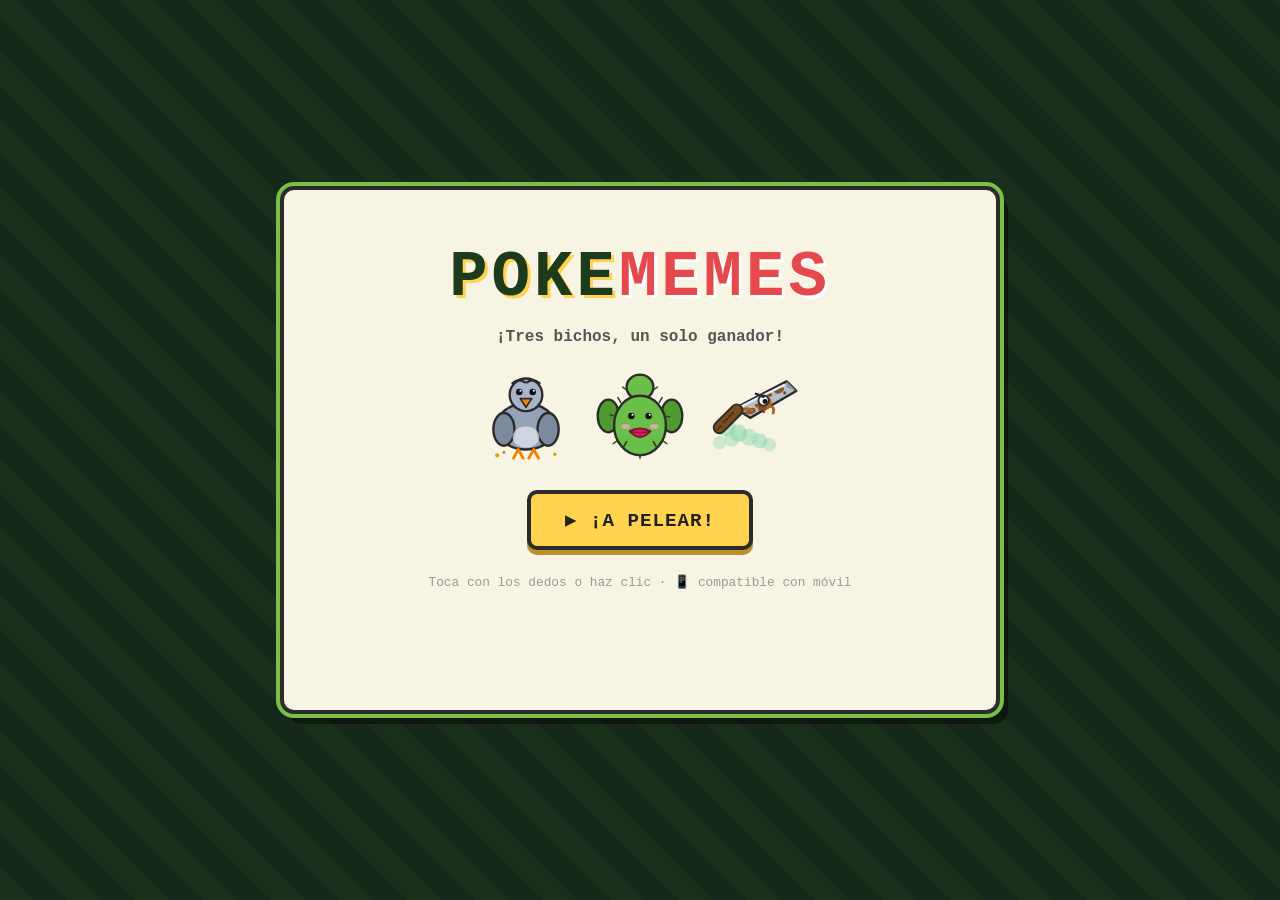
==== index.html @ e1143525 "Controles táctiles: vibración háptica, botones grandes en móvil y feedback al tocar" ====
<!DOCTYPE html>
<html lang="es">
<head>
  <meta charset="UTF-8">
  <meta name="viewport" content="width=device-width, initial-scale=1.0, maximum-scale=1.0, user-scalable=no">
  <title>Pokememes — ¡A pelear!</title>
  <link rel="stylesheet" href="styles.css">
  <link rel="icon" href="data:image/svg+xml,<svg xmlns='http://www.w3.org/2000/svg' viewBox='0 0 100 100'><text y='.9em' font-size='90'>⚔️</text></svg>">
</head>
<body>
  <div id="juego">

    <section id="pantalla-titulo" class="pantalla activa">
      <h1 class="logo">POKE<span>MEMES</span></h1>
      <p class="subtitulo">¡Tres bichos, un solo ganador!</p>
      <div class="fila-sprites">
        <div class="sprite-mini" data-sprite="pigeon"></div>
        <div class="sprite-mini" data-sprite="nopal"></div>
        <div class="sprite-mini" data-sprite="machete"></div>
      </div>
      <button id="btn-jugar" class="btn-grande">▶ ¡A PELEAR!</button>
      <p class="nota">Toca con los dedos o haz clic · 📱 compatible con móvil</p>
    </section>

    <section id="pantalla-elegir" class="pantalla">
      <h2>¡Elige tu monstruo!</h2>
      <div id="tarjetas" class="tarjetas"></div>
    </section>

    <section id="pantalla-batalla" class="pantalla">
      <div class="arena">
        <div class="lado rival">
          <div class="estado estado-rival">
            <div class="nombre-linea">
              <strong id="rival-nombre"></strong>
              <span id="rival-nivel" class="nivel">Nv. 5</span>
            </div>
            <div class="barra-hp"><div id="rival-hp" class="relleno-hp"></div></div>
            <div class="estado-extra"><span id="rival-estados"></span></div>
          </div>
          <div class="platforma"><div id="rival-sprite" class="sprite-batalla rival-sprite"></div></div>
          <div class="sombra sombra-rival"></div>
        </div>
        <div class="lado jugador">
          <div class="estado estado-jugador">
            <div class="nombre-linea">
              <strong id="jugador-nombre"></strong>
              <span id="jugador-nivel" class="nivel">Nv. 5</span>
            </div>
            <div class="barra-hp"><div id="jugador-hp" class="relleno-hp"></div></div>
            <div class="hp-numeros" id="jugador-hp-num"></div>
            <div class="estado-extra"><span id="jugador-estados"></span></div>
          </div>
          <div class="platforma"><div id="jugador-sprite" class="sprite-batalla jugador-sprite"></div></div>
          <div class="sombra sombra-jugador"></div>
        </div>
      </div>

      <div class="caja-inferior">
        <div class="caja-x2">
          <div id="log" class="log"><p>¡Empieza la batalla!</p></div>
        </div>
        <div id="menu-ataques" class="menu-ataques"></div>
      </div>
    </section>

    <section id="pantalla-final" class="pantalla">
      <h2 id="titulo-final"></h2>
      <div class="sprite-mini grande" id="sprite-final"></div>
      <p id="frase-final" class="frase-final"></p>
      <div class="botones-final">
        <button id="btn-revancha" class="btn-grande">🔁 Revancha</button>
        <button id="btn-cambiar" class="btn-grande secundario">Cambiar monstruo</button>
      </div>
    </section>

  </div>
  <script src="game.js"></script>
</body>
</html>
---- styles.css ----
:root {
  --verde-oscuro: #1c3a1c;
  --verde: #2d5a27;
  --verde-claro: #7bc043;
  --crema: #f8f4e3;
  --gris-batalla: #dfe6d5;
  --amarillo: #ffd34e;
  --rojo: #e5484d;
  --morado: #8b5cf6;
  --azul-agua: #4a90d9;
  --borde: 4px solid #2b2b2b;
  font-size: 16px;
}

* { box-sizing: border-box; margin: 0; padding: 0; }

body, button {
  touch-action: manipulation;
  -webkit-tap-highlight-color: transparent;
}

.tocado { transform: scale(.95); filter: brightness(.85); }
.btn-ataque.tocado { transform: scale(.92); }

body {
  font-family: "Courier New", ui-monospace, monospace;
  background: repeating-linear-gradient(45deg, #1a2f1a, #1a2f1a 24px, #16281a 24px, #16281a 48px);
  min-height: 100vh;
  display: flex;
  align-items: center;
  justify-content: center;
  color: #222;
  padding: 12px;
}

#juego {
  width: min(720px, 100%);
  background: var(--crema);
  border: var(--borde);
  border-radius: 14px;
  box-shadow: 0 0 0 4px var(--verde-claro), 8px 10px 0 rgba(0,0,0,.45);
  overflow: hidden;
}

.pantalla { display: none; padding: 28px 22px; min-height: 520px; }
.pantalla.activa { display: block; animation: aparecer .35s ease; }

@keyframes aparecer { from { opacity: 0; transform: translateY(10px); } to { opacity: 1; } }

h1.logo {
  text-align: center;
  font-size: clamp(2.6rem, 9vw, 4rem);
  letter-spacing: 4px;
  color: var(--verde-oscuro);
  text-shadow: 3px 3px 0 var(--amarillo);
  margin-top: 24px;
}
h1.logo span { color: var(--rojo); text-shadow: 3px 3px 0 #fff; }

.subtitulo { text-align: center; margin: 14px 0 20px; color: #555; font-weight: bold; }

.fila-sprites { display: flex; justify-content: center; gap: 18px; margin-bottom: 28px; }
.sprite-mini { width: 96px; height: 96px; }
.sprite-mini svg { width: 100%; height: 100%; }
.sprite-mini.grande { width: 150px; height: 150px; margin: 0 auto; animation: flotar 2s ease-in-out infinite; }

.nota { text-align: center; color: #999; font-size: .8rem; margin-top: 24px; }

.btn-grande {
  display: block;
  margin: 0 auto;
  font-family: inherit;
  font-size: 1.2rem;
  font-weight: bold;
  padding: 14px 34px;
  border: var(--borde);
  border-radius: 10px;
  background: var(--amarillo);
  color: #222;
  cursor: pointer;
  box-shadow: 0 5px 0 #b8912a;
  transition: transform .08s, box-shadow .08s;
  letter-spacing: 1px;
}
.btn-grande:hover { transform: translateY(2px); box-shadow: 0 3px 0 #b8912a; }
.btn-grande:active { transform: translateY(5px); box-shadow: none; filter: brightness(.9); }
.btn-grande.secundario { background: var(--crema); box-shadow: 0 5px 0 #b9b39a; }
.btn-grande.secundario:hover { box-shadow: 0 3px 0 #b9b39a; }

#pantalla-elegir h2, #pantalla-final h2 { text-align: center; color: var(--verde-oscuro); margin-bottom: 18px; }

.tarjetas { display: flex; gap: 14px; justify-content: center; flex-wrap: wrap; }

.tarjeta {
  width: 200px;
  background: #fff;
  border: var(--borde);
  border-radius: 12px;
  padding: 14px 12px 0;
  cursor: pointer;
  text-align: center;
  transition: transform .12s, box-shadow .12s;
  box-shadow: 0 4px 0 rgba(0,0,0,.18);
}
.tarjeta:hover { transform: translateY(-6px) rotate(-1deg); box-shadow: 0 10px 0 rgba(0,0,0,.18); }
.tarjeta:active { transform: translateY(2px) scale(.97); filter: brightness(.9); }
.tarjeta .sprite-mini { margin: 0 auto; animation: flotar 2.4s ease-in-out infinite; }
.tarjeta .sprite-mini:nth-child(2) { animation-delay: .4s; }

.nombre-m { font-size: 1.05rem; font-weight: bold; color: var(--verde-oscuro); margin-top: 6px; }
.tipo-m {
  display: inline-block;
  font-size: .7rem;
  font-weight: bold;
  color: #fff;
  padding: 2px 10px;
  border-radius: 20px;
  margin: 6px 0 4px;
  border: 2px solid #222;
}
.tipo-volador { background: var(--azul-agua); }
.tipo-planta { background: var(--verde-claro); color: #1c3a1c; }
.tipo-metal { background: #9aa2ad; color: #222; }
.descripcion-m { font-size: .74rem; color: #666; line-height: 1.35; min-height: 52px; padding-bottom: 4px; }
.stats-m { border-top: 2px dashed #ccc; padding: 8px 0; text-align: left; }
.stats-m p { font-size: .7rem; margin: 3px 0; display: flex; justify-content: space-between; color: #444; }
.stats-m p strong { width: 34px; }
.mini-barra { flex: 1; height: 8px; background: #e6e2d2; border: 1px solid #999; border-radius: 6px; margin-left: 8px; overflow: hidden; }
.mini-barra i { display: block; height: 100%; background: var(--verde-claro); }
.eliminar-txt { font-size: .7rem; color: #999; padding: 6px 0 10px; display: none; }

.arena {
  position: relative;
  background: linear-gradient(180deg, var(--gris-batalla) 0 62%, #cdd8ba 62% 100%);
  border: var(--borde);
  border-radius: 12px;
  height: 320px;
  margin-bottom: 14px;
  overflow: hidden;
}

.lado.rival { position: absolute; top: 18px; left: 24px; width: 230px; }
.lado.jugador { position: absolute; bottom: 10px; right: 20px; width: 260px; }

.estado {
  background: #fff;
  border: 3px solid #2b2b2b;
  border-radius: 10px;
  padding: 8px 10px;
  position: relative;
  z-index: 5;
  box-shadow: 0 3px 0 rgba(0,0,0,.2);
}
.platforma { display: flex; align-items: flex-end; justify-content: flex-end; height: 178px; }
.lado.rival .platforma { justify-content: flex-end; padding-right: 10px; }
.lado.jugador .platforma { justify-content: flex-start; padding-left: 6px; }
.sombra { width: 96px; height: 14px; background: rgba(0,0,0,.18); border-radius: 50%; margin: 2px auto 0; }
.sombra-rival { margin-right: 40px; }
.sombra-jugador { margin-left: 26px; }
.estado-rival .nombre-linea, .estado-jugador .nombre-linea { display: flex; justify-content: space-between; align-items: center; }
.estado strong { font-size: .95rem; }
.nivel { font-size: .7rem; color: #777; }

.barra-hp { height: 12px; background: #e6e2d2; border: 2px solid #222; border-radius: 8px; margin-top: 6px; overflow: hidden; }
.relleno-hp { height: 100%; width: 100%; background: linear-gradient(180deg, var(--verde-claro), #4e9a2f); transition: width .5s ease; }
.relleno-hp.medio { background: linear-gradient(180deg, #ffd34e, #e0a800); }
.relleno-hp.bajo { background: linear-gradient(180deg, #f5655b, #c0392b); }

.hp-numeros { font-size: .7rem; text-align: right; color: #555; margin-top: 2px; }
.estado-extra { font-size: .7rem; min-height: 16px; }
.estado-extra .chip { display: inline-block; padding: 0 8px; border-radius: 10px; border: 1.5px solid #222; margin-right: 4px; font-weight: bold; }
.estado-extra .chip.veneno { background: #c9a0dc; }
.estado-extra .chip.ataque { background: var(--morado); color: #fff; }
.estado-extra .chip.defensa { background: #7fd1e8; }

.sprite-batalla { width: 170px; height: 170px; transition: transform .15s; }
.sprite-batalla svg { width: 100%; height: 100%; }
.jugador-sprite { transform: scaleX(-1); }

@keyframes flotar { 0%,100% { transform: translateY(0); } 50% { transform: translateY(-8px); } }
.estado-rival ~ .platforma .sprite-batalla,
.rival-sprite { animation: flotar 2.8s ease-in-out infinite; }
.jugador-sprite { animation: flotar 2.4s ease-in-out infinite; }

.golpeado { animation: sacudir .32s ease; }
.rival-sprite.golpeado { animation: sacudir .32s ease; }
.jugador-sprite.golpeado { animation: sacudirJugador .32s ease; }
@keyframes sacudir { 0%,100% { transform: translate(0); } 25% { transform: translate(-9px, 3px); } 50% { transform: translate(8px, -3px); } 75% { transform: translate(-5px, 2px); } }
@keyframes sacudirJugador { 0%,100% { transform: scaleX(-1) translate(0); } 25% { transform: scaleX(-1) translate(-9px, 3px); } 50% { transform: scaleX(-1) translate(8px, -3px); } 75% { transform: scaleX(-1) translate(-5px, 2px); } }

.desmayado { animation: caer .6s forwards ease-in; }
.jugador-sprite.desmayado { animation: caerJugador .6s forwards ease-in; }
@keyframes caer { to { transform: translateY(120px) rotate(90deg); opacity: 0; } }
@keyframes caerJugador { to { transform: scaleX(-1) translateY(120px) rotate(-90deg); opacity: 0; } }

.dano-flotante {
  position: absolute;
  font-weight: bold;
  font-size: 1.5rem;
  color: var(--rojo);
  text-shadow: 2px 2px 0 #fff;
  z-index: 9;
  animation: subirDano .9s forwards ease-out;
  pointer-events: none;
}
.dano-flotante.curacion { color: #3fa34d; }
@keyframes subirDano { from { opacity: 1; } to { transform: translateY(-46px); opacity: 0; } }

.caja-inferior { display: grid; grid-template-columns: 1.2fr 1fr; gap: 12px; }

.caja-x2, .menu-ataques {
  border: var(--borde);
  border-radius: 10px;
  background: #fff;
  min-height: 175px;
  padding: 10px;
}

.log { font-size: .82rem; line-height: 1.5; max-height: 155px; overflow-y: auto; }
.log p { margin-bottom: 4px; padding-left: 8px; border-left: 4px solid var(--verde-claro); }
.log p.destacado { border-left-color: var(--rojo); font-weight: bold; }
.log p.curacion { border-left-color: #3fa34d; }

.menu-ataques { display: grid; grid-template-columns: 1fr 1fr; gap: 8px; align-content: stretch; }
.btn-ataque {
  font-family: inherit;
  font-size: .74rem;
  font-weight: bold;
  border: 2.5px solid #2b2b2b;
  border-radius: 8px;
  padding: 8px 6px;
  cursor: pointer;
  color: #fff;
  text-shadow: 1px 1px 0 rgba(0,0,0,.4);
  box-shadow: 0 3px 0 rgba(0,0,0,.3);
  transition: transform .08s;
  line-height: 1.3;
}
.btn-ataque small { display: block; font-weight: normal; font-size: .64rem; opacity: .9; }
.btn-ataque:hover:not(:disabled) { transform: translateY(2px) scale(.98); }
.btn-ataque:active:not(:disabled) { transform: translateY(3px) scale(.94); filter: brightness(.85); }
.btn-ataque:disabled { opacity: .45; cursor: not-allowed; }

.atk-normal { background: linear-gradient(180deg, #6f8f5a, #4e6b3c); }
.atk-fuego { background: linear-gradient(180deg, #f5655b, #c0392b); }
.atk-agua { background: linear-gradient(180deg, #5aa7d9, #35709e); }
.atk-planta { background: linear-gradient(180deg, #7bc043, #4e9a2f); }
.atk-fantasma { background: linear-gradient(180deg, #9b6ff0, #6d3fc4); }
.atk-electrico { background: linear-gradient(180deg, #ffd34e, #d9a406); color: #222; text-shadow: none; }
.atk-secreto { background: linear-gradient(135deg, #333 0 40%, var(--rojo) 40% 60%, #333 60% 100%); }

.bloqueado { filter: grayscale(.6) brightness(.8); }

#pantalla-final { text-align: center; padding-top: 60px; }
.frase-final { max-width: 420px; margin: 16px auto 26px; color: #555; font-size: .95rem; line-height: 1.5; }
.botones-final { display: flex; gap: 14px; justify-content: center; flex-wrap: wrap; }

@media (max-width: 640px) {
  .pantalla { padding: 18px 12px; }
  .arena { height: 430px; }
  .lado.rival { left: 10px; width: calc(100% - 24px); }
  .lado.rival .platforma { justify-content: center; padding-right: 0; }
  .lado.jugador { right: 8px; width: calc(100% - 24px); }
  .lado.jugador .platforma { justify-content: center; padding-left: 0; }
  .caja-inferior { grid-template-columns: 1fr; }

  .tarjetas { flex-direction: column; align-items: center; }
  .tarjeta { width: min(320px, 100%); }
  .btn-grande { font-size: 1.35rem; padding: 16px 30px; }
  .sprite-batalla { width: 140px; height: 140px; }
  .platforma { height: 148px; }
}

@media (hover: none) and (pointer: coarse) {
  .menu-ataques { grid-template-columns: 1fr 1fr; gap: 10px; padding: 12px; }
  .btn-ataque { font-size: .9rem; padding: 14px 8px; min-height: 62px; }
  .btn-ataque small { font-size: .74rem; }
  #pantalla-final .btn-grande { padding: 18px 26px; }
  .sprite-mini { width: 110px; height: 110px; }
  .sprite-mini.grande { width: 170px; height: 170px; }
}
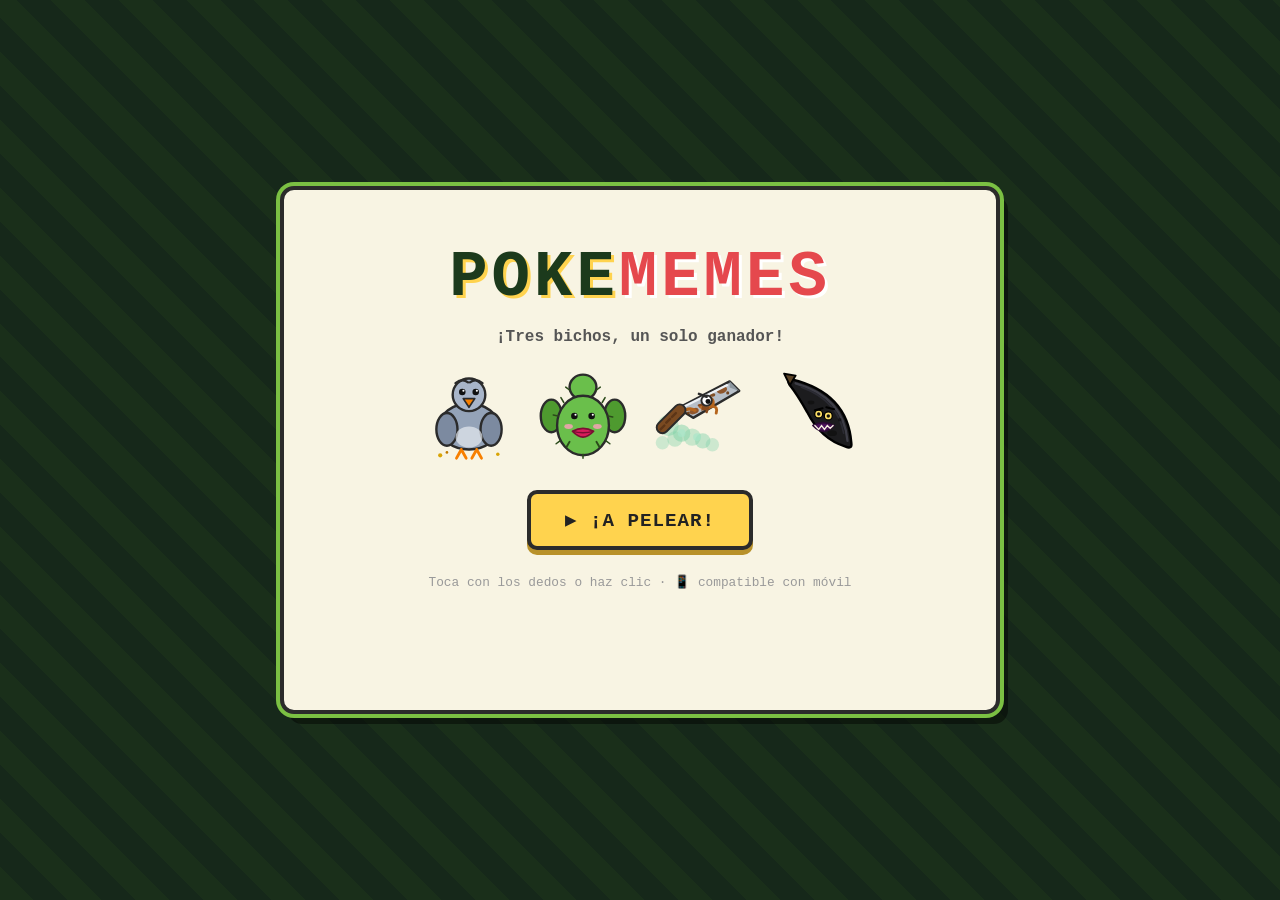
==== commit 45eef5d5: "Nuevo monstruo: Banana Negra (tipo veneno) con sus 4 movimientos" ====
--- a/index.html
+++ b/index.html
@@ -17,6 +17,7 @@
         <div class="sprite-mini" data-sprite="pigeon"></div>
         <div class="sprite-mini" data-sprite="nopal"></div>
         <div class="sprite-mini" data-sprite="machete"></div>
+        <div class="sprite-mini" data-sprite="banana"></div>
       </div>
       <button id="btn-jugar" class="btn-grande">▶ ¡A PELEAR!</button>
       <p class="nota">Toca con los dedos o haz clic · 📱 compatible con móvil</p>
--- a/styles.css
+++ b/styles.css
@@ -121,6 +121,7 @@
 .tipo-volador { background: var(--azul-agua); }
 .tipo-planta { background: var(--verde-claro); color: #1c3a1c; }
 .tipo-metal { background: #9aa2ad; color: #222; }
+.tipo-veneno { background: #6a2d7a; }
 .descripcion-m { font-size: .74rem; color: #666; line-height: 1.35; min-height: 52px; padding-bottom: 4px; }
 .stats-m { border-top: 2px dashed #ccc; padding: 8px 0; text-align: left; }
 .stats-m p { font-size: .7rem; margin: 3px 0; display: flex; justify-content: space-between; color: #444; }
@@ -247,6 +248,7 @@
 .atk-planta { background: linear-gradient(180deg, #7bc043, #4e9a2f); }
 .atk-fantasma { background: linear-gradient(180deg, #9b6ff0, #6d3fc4); }
 .atk-electrico { background: linear-gradient(180deg, #ffd34e, #d9a406); color: #222; text-shadow: none; }
+.atk-veneno { background: linear-gradient(180deg, #9b59b6, #6c3483); }
 .atk-secreto { background: linear-gradient(135deg, #333 0 40%, var(--rojo) 40% 60%, #333 60% 100%); }
 
 .bloqueado { filter: grayscale(.6) brightness(.8); }
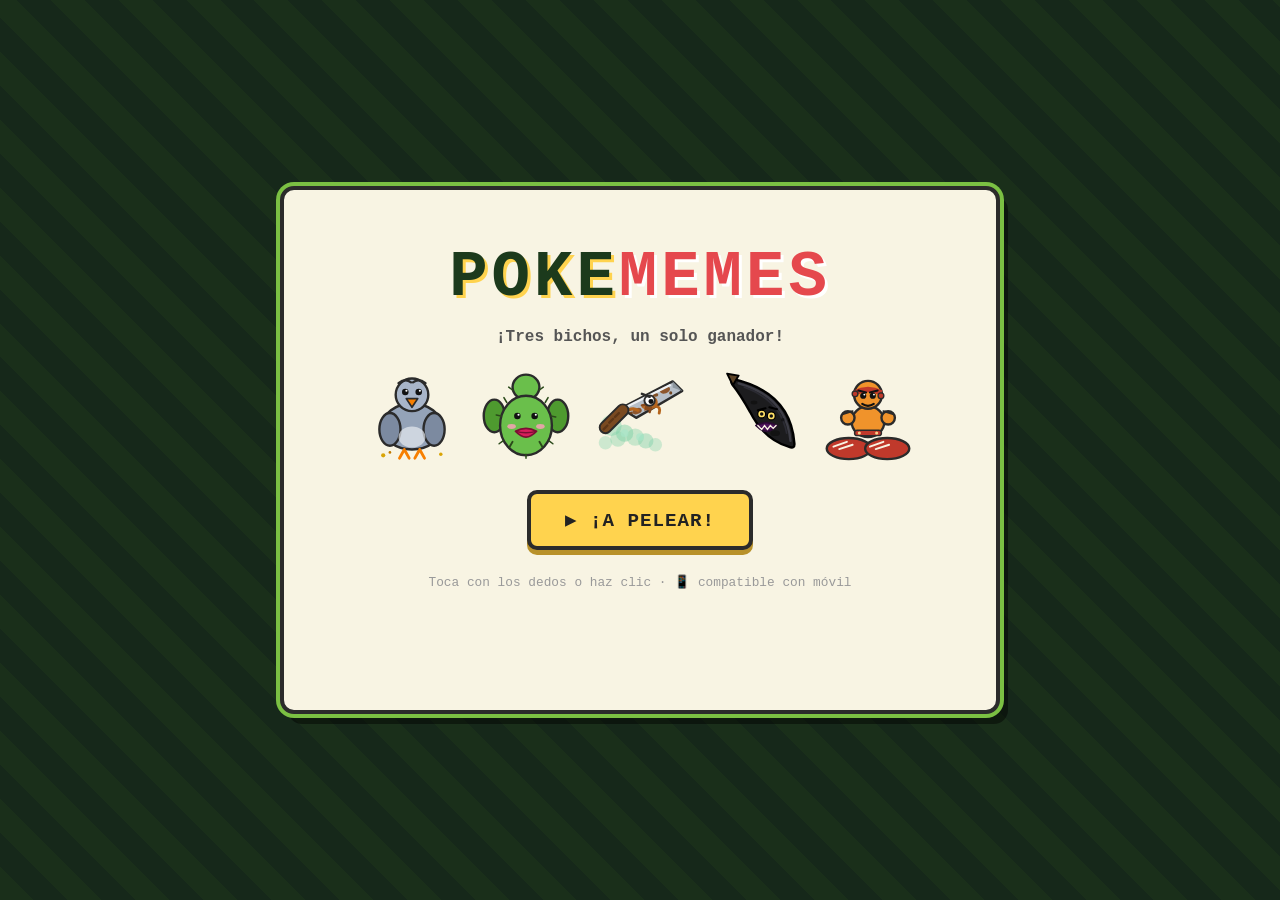
==== commit c25a8def: "Nuevo monstruo: Incapie (tipo lucha), cuerpo chico y pies gigantes" ====
--- a/index.html
+++ b/index.html
@@ -18,6 +18,7 @@
         <div class="sprite-mini" data-sprite="nopal"></div>
         <div class="sprite-mini" data-sprite="machete"></div>
         <div class="sprite-mini" data-sprite="banana"></div>
+        <div class="sprite-mini" data-sprite="incapie"></div>
       </div>
       <button id="btn-jugar" class="btn-grande">▶ ¡A PELEAR!</button>
       <p class="nota">Toca con los dedos o haz clic · 📱 compatible con móvil</p>
--- a/styles.css
+++ b/styles.css
@@ -122,6 +122,7 @@
 .tipo-planta { background: var(--verde-claro); color: #1c3a1c; }
 .tipo-metal { background: #9aa2ad; color: #222; }
 .tipo-veneno { background: #6a2d7a; }
+.tipo-lucha { background: var(--rojo); }
 .descripcion-m { font-size: .74rem; color: #666; line-height: 1.35; min-height: 52px; padding-bottom: 4px; }
 .stats-m { border-top: 2px dashed #ccc; padding: 8px 0; text-align: left; }
 .stats-m p { font-size: .7rem; margin: 3px 0; display: flex; justify-content: space-between; color: #444; }
@@ -249,6 +250,7 @@
 .atk-fantasma { background: linear-gradient(180deg, #9b6ff0, #6d3fc4); }
 .atk-electrico { background: linear-gradient(180deg, #ffd34e, #d9a406); color: #222; text-shadow: none; }
 .atk-veneno { background: linear-gradient(180deg, #9b59b6, #6c3483); }
+.atk-lucha { background: linear-gradient(180deg, #f0932b, #c0392b); }
 .atk-secreto { background: linear-gradient(135deg, #333 0 40%, var(--rojo) 40% 60%, #333 60% 100%); }
 
 .bloqueado { filter: grayscale(.6) brightness(.8); }
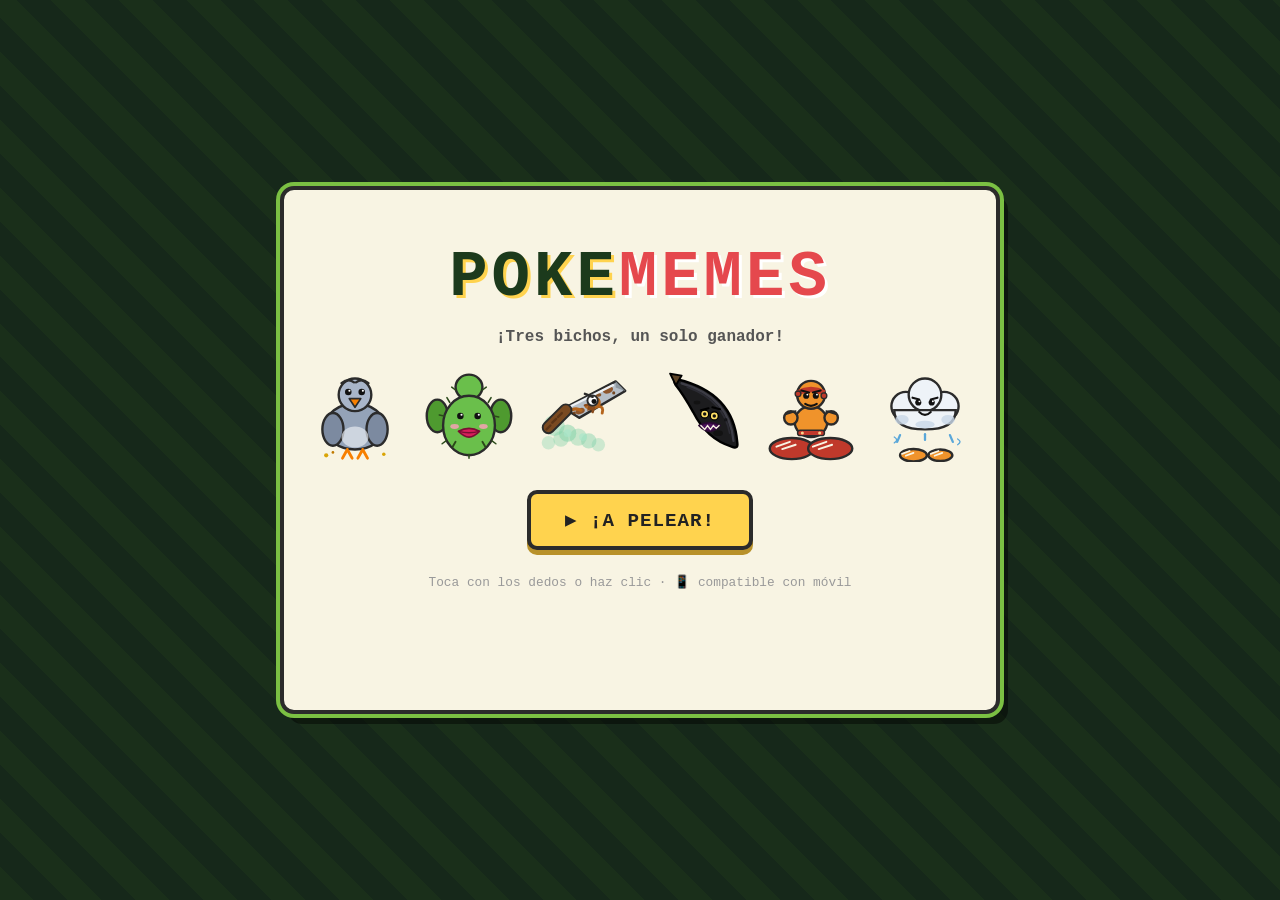
==== commit 47ac47a4: "Nuevo monstruo: Jelly Fit (tipo agua), nube cuajada con patitas" ====
--- a/index.html
+++ b/index.html
@@ -19,6 +19,7 @@
         <div class="sprite-mini" data-sprite="machete"></div>
         <div class="sprite-mini" data-sprite="banana"></div>
         <div class="sprite-mini" data-sprite="incapie"></div>
+        <div class="sprite-mini" data-sprite="jellyfit"></div>
       </div>
       <button id="btn-jugar" class="btn-grande">▶ ¡A PELEAR!</button>
       <p class="nota">Toca con los dedos o haz clic · 📱 compatible con móvil</p>
--- a/styles.css
+++ b/styles.css
@@ -123,6 +123,7 @@
 .tipo-metal { background: #9aa2ad; color: #222; }
 .tipo-veneno { background: #6a2d7a; }
 .tipo-lucha { background: var(--rojo); }
+.tipo-agua { background: var(--azul-agua); }
 .descripcion-m { font-size: .74rem; color: #666; line-height: 1.35; min-height: 52px; padding-bottom: 4px; }
 .stats-m { border-top: 2px dashed #ccc; padding: 8px 0; text-align: left; }
 .stats-m p { font-size: .7rem; margin: 3px 0; display: flex; justify-content: space-between; color: #444; }
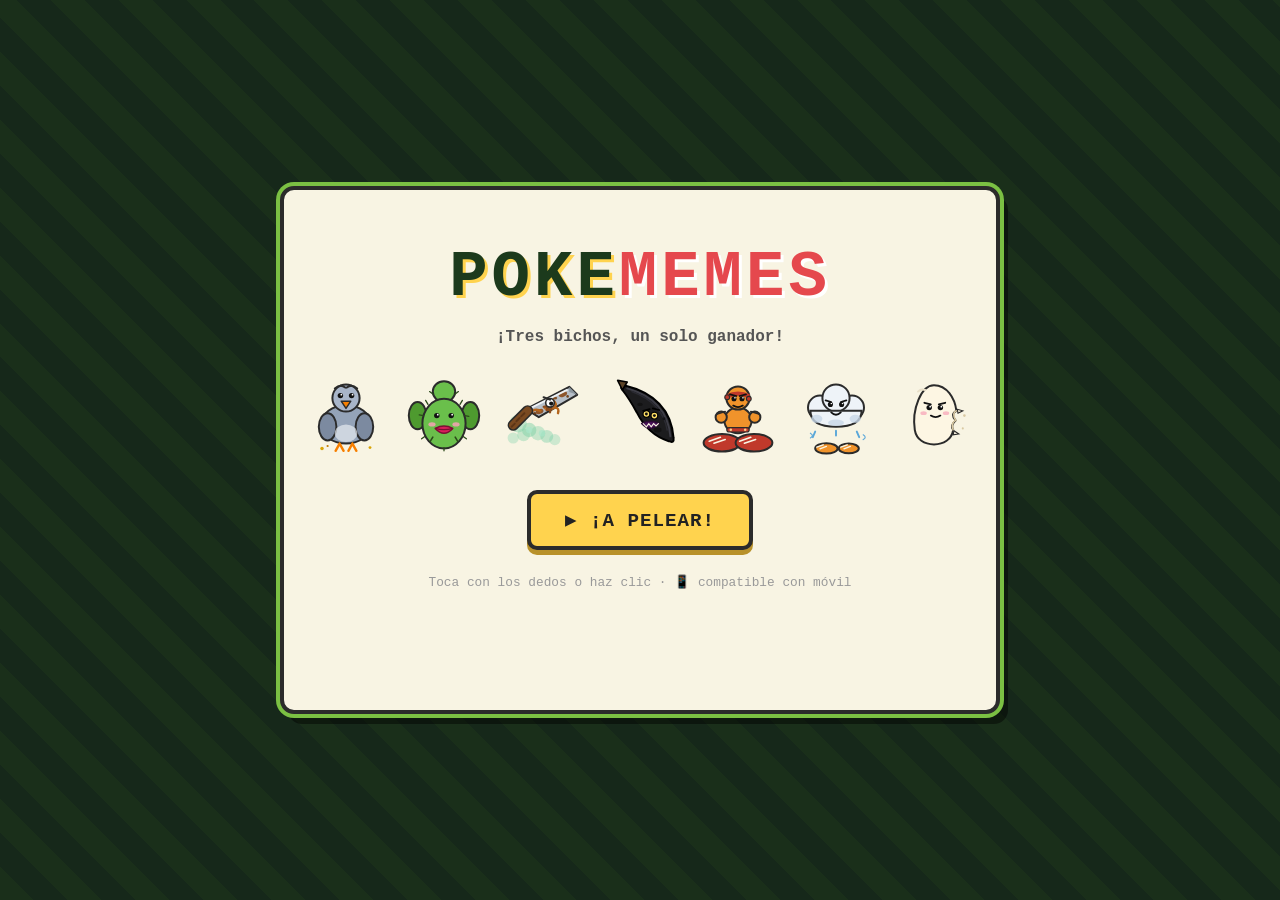
==== commit 4a174181: "Nuevo monstruo: Masca Huevos (tipo normal), huevo con mordidas y mascada regeneradora" ====
--- a/index.html
+++ b/index.html
@@ -20,6 +20,7 @@
         <div class="sprite-mini" data-sprite="banana"></div>
         <div class="sprite-mini" data-sprite="incapie"></div>
         <div class="sprite-mini" data-sprite="jellyfit"></div>
+        <div class="sprite-mini" data-sprite="mascuevos"></div>
       </div>
       <button id="btn-jugar" class="btn-grande">▶ ¡A PELEAR!</button>
       <p class="nota">Toca con los dedos o haz clic · 📱 compatible con móvil</p>
--- a/styles.css
+++ b/styles.css
@@ -124,6 +124,7 @@
 .tipo-veneno { background: #6a2d7a; }
 .tipo-lucha { background: var(--rojo); }
 .tipo-agua { background: var(--azul-agua); }
+.tipo-normal { background: #8a8f98; }
 .descripcion-m { font-size: .74rem; color: #666; line-height: 1.35; min-height: 52px; padding-bottom: 4px; }
 .stats-m { border-top: 2px dashed #ccc; padding: 8px 0; text-align: left; }
 .stats-m p { font-size: .7rem; margin: 3px 0; display: flex; justify-content: space-between; color: #444; }
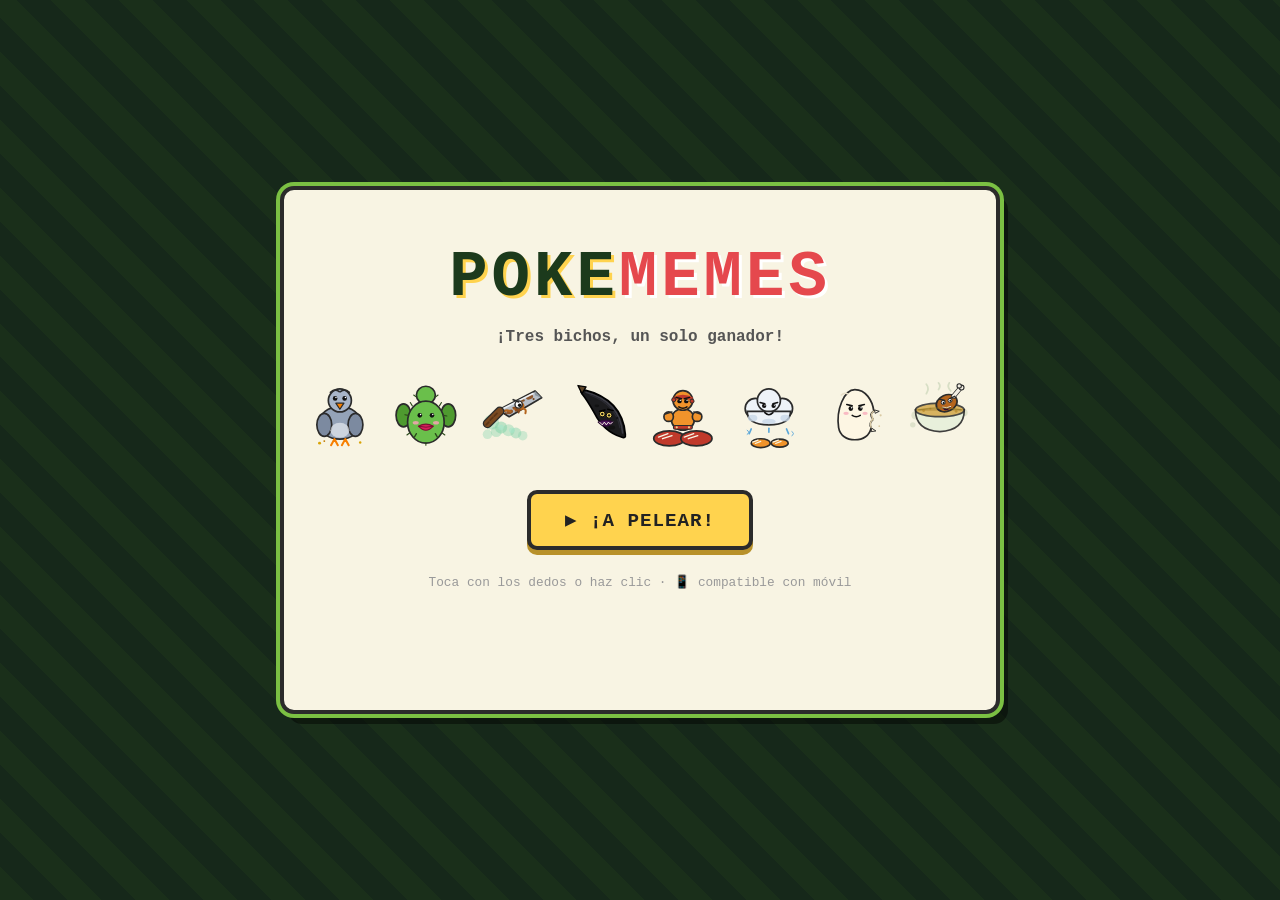
==== commit 6b800399: "Nuevo monstruo: Fantacaldo (tipo fantasma), caldo de pollo vivo con la cara en la pata" ====
--- a/index.html
+++ b/index.html
@@ -21,6 +21,7 @@
         <div class="sprite-mini" data-sprite="incapie"></div>
         <div class="sprite-mini" data-sprite="jellyfit"></div>
         <div class="sprite-mini" data-sprite="mascuevos"></div>
+        <div class="sprite-mini" data-sprite="fantacaldo"></div>
       </div>
       <button id="btn-jugar" class="btn-grande">▶ ¡A PELEAR!</button>
       <p class="nota">Toca con los dedos o haz clic · 📱 compatible con móvil</p>
--- a/styles.css
+++ b/styles.css
@@ -125,6 +125,7 @@
 .tipo-lucha { background: var(--rojo); }
 .tipo-agua { background: var(--azul-agua); }
 .tipo-normal { background: #8a8f98; }
+.tipo-fantasma { background: #6d3fc4; }
 .descripcion-m { font-size: .74rem; color: #666; line-height: 1.35; min-height: 52px; padding-bottom: 4px; }
 .stats-m { border-top: 2px dashed #ccc; padding: 8px 0; text-align: left; }
 .stats-m p { font-size: .7rem; margin: 3px 0; display: flex; justify-content: space-between; color: #444; }
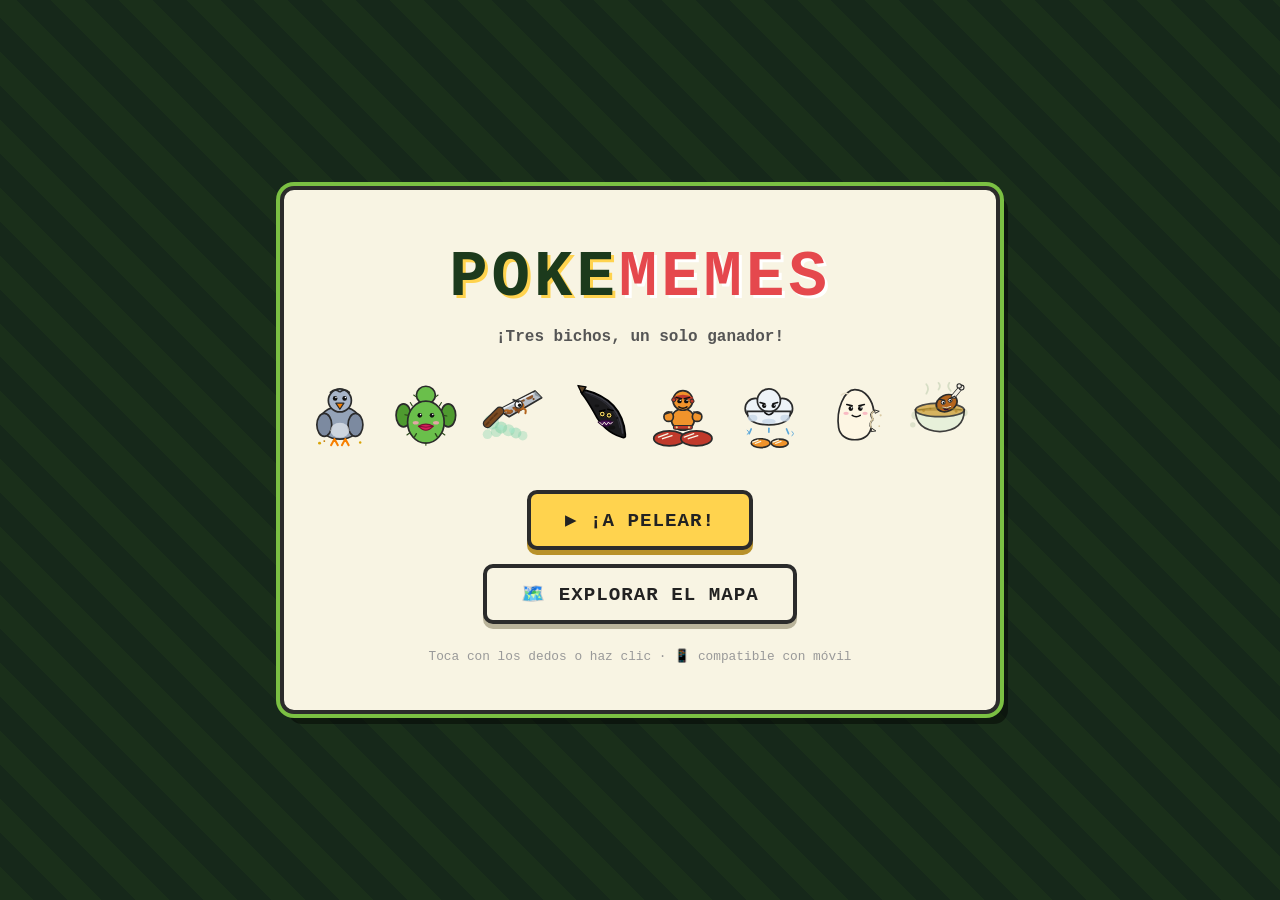
==== commit 2e3dd7cf: "Mapa experimental: consigue a los 8 pokememes silvestres con captura (Zapato Poke) y sistema de nive" ====
--- a/index.html
+++ b/index.html
@@ -24,6 +24,7 @@
         <div class="sprite-mini" data-sprite="fantacaldo"></div>
       </div>
       <button id="btn-jugar" class="btn-grande">▶ ¡A PELEAR!</button>
+      <button id="btn-mapa" class="btn-grande secundario">🗺️ EXPLORAR EL MAPA</button>
       <p class="nota">Toca con los dedos o haz clic · 📱 compatible con móvil</p>
     </section>
 
@@ -69,6 +70,23 @@
       </div>
     </section>
 
+    <section id="pantalla-mapa" class="pantalla">
+      <h2>🗺️ Mapa experimental</h2>
+      <div id="mapa-mensaje" class="mapa-mensaje"></div>
+      <div id="equipo" class="equipo"></div>
+      <div id="mapa" class="mapa"></div>
+      <div class="zona-controles">
+        <div class="dpad">
+          <button class="dpad-btn dpad-arriba" data-dir="arriba">▲</button>
+          <button class="dpad-btn dpad-izquierda" data-dir="izquierda">◀</button>
+          <button class="dpad-btn dpad-abajo" data-dir="abajo">▼</button>
+          <button class="dpad-btn dpad-derecha" data-dir="derecha">▶</button>
+        </div>
+        <button id="btn-mapa-titulo" class="btn-grande secundario">🏠 Título</button>
+      </div>
+      <p class="nota">Muévete con WASD / flechas o el pad táctil. Pisa a un bicho para pelearlo; si le bajas vida, lánzale el Zapato Poké ⚽ para capturarlo.</p>
+    </section>
+
     <section id="pantalla-final" class="pantalla">
       <h2 id="titulo-final"></h2>
       <div class="sprite-mini grande" id="sprite-final"></div>
--- a/styles.css
+++ b/styles.css
@@ -258,6 +258,33 @@
 
 .bloqueado { filter: grayscale(.6) brightness(.8); }
 
+#pantalla-titulo .btn-grande + .btn-grande { margin-top: 14px; }
+
+.mapa-mensaje { text-align: center; font-size: .85rem; color: #555; min-height: 22px; margin-bottom: 10px; font-weight: bold; }
+
+.equipo { display: flex; gap: 8px; justify-content: center; flex-wrap: wrap; margin-bottom: 12px; }
+.equipo .miembro { display: flex; align-items: center; gap: 6px; background: #fff; border: 2.5px solid #2b2b2b; border-radius: 10px; padding: 4px 8px; cursor: pointer; font-size: .75rem; }
+.equipo .miembro.activo { outline: 3px solid var(--verde-claro); }
+.equipo .miembro .sprite-mini { width: 34px; height: 34px; }
+.equipo .miembro .mini-hp { width: 56px; height: 8px; background: #e6e2d2; border: 1px solid #666; border-radius: 6px; overflow: hidden; margin-top: 3px; }
+.equipo .miembro .mini-hp i { display: block; height: 100%; background: var(--verde-claro); }
+
+.mapa { display: grid; grid-template-columns: repeat(12, 1fr); gap: 3px; background: #8fbf6b; border: var(--borde); border-radius: 12px; padding: 8px; }
+.casilla { aspect-ratio: 1; background: #a8d48a; border-radius: 4px; position: relative; display: flex; align-items: center; justify-content: center; overflow: hidden; }
+.casilla.jugador { background: #7bc043; box-shadow: inset 0 0 0 2px #1c3a1c; }
+.casilla.jugador::after { content: "🧍"; font-size: clamp(12px, 3vw, 20px); }
+.casilla.silvestre { background: #6fae57; }
+.casilla.silvestre .sprite-mini { width: 84%; height: 84%; }
+
+.zona-controles { display: flex; align-items: center; justify-content: space-between; margin-top: 14px; gap: 12px; }
+.dpad { display: grid; grid-template-columns: repeat(3, 46px); grid-auto-rows: 46px; gap: 6px; }
+.dpad-arriba { grid-column: 2; grid-row: 1; }
+.dpad-izquierda { grid-column: 1; grid-row: 2; }
+.dpad-abajo { grid-column: 2; grid-row: 2; }
+.dpad-derecha { grid-column: 3; grid-row: 2; }
+.dpad-btn { font-size: 1.05rem; border: 3px solid #2b2b2b; border-radius: 10px; background: #fff; cursor: pointer; box-shadow: 0 3px 0 rgba(0,0,0,.25); touch-action: manipulation; -webkit-tap-highlight-color: transparent; }
+.dpad-btn:active { transform: translateY(3px); box-shadow: none; }
+
 #pantalla-final { text-align: center; padding-top: 60px; }
 .frase-final { max-width: 420px; margin: 16px auto 26px; color: #555; font-size: .95rem; line-height: 1.5; }
 .botones-final { display: flex; gap: 14px; justify-content: center; flex-wrap: wrap; }
